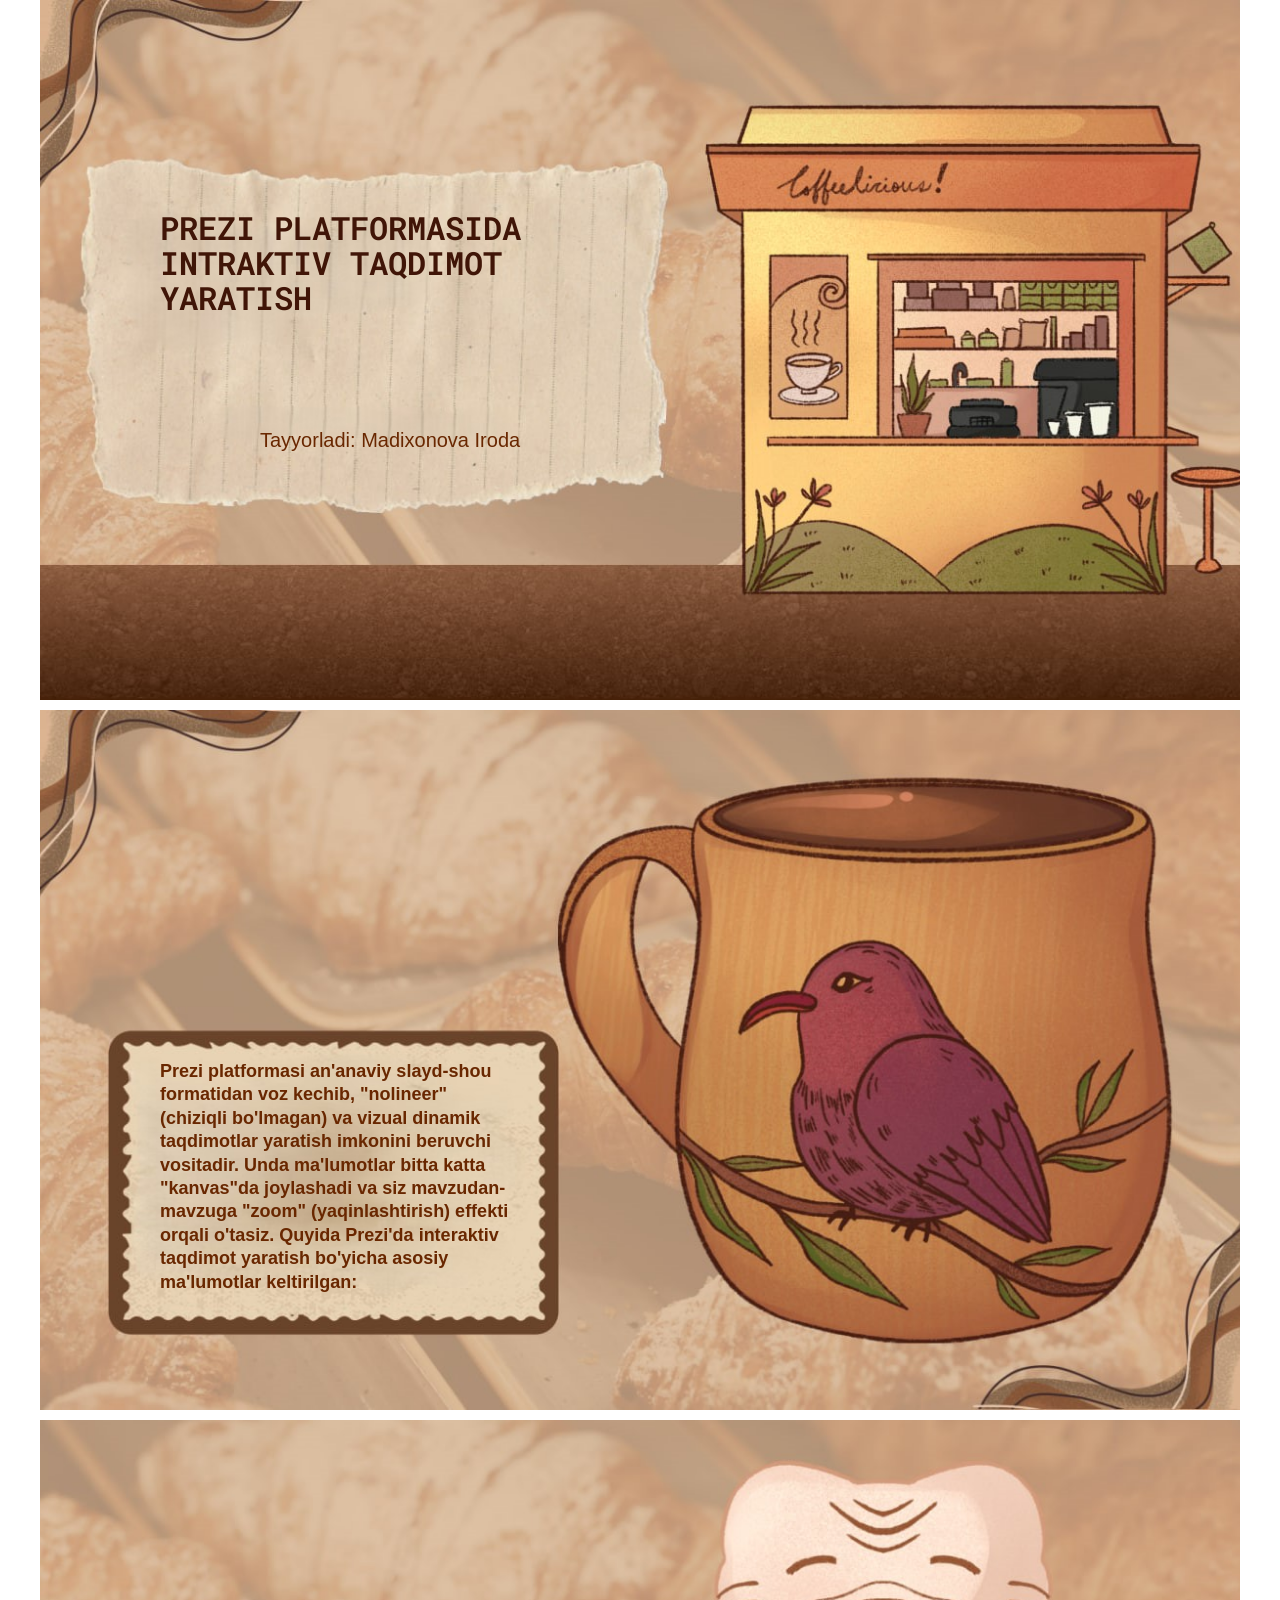
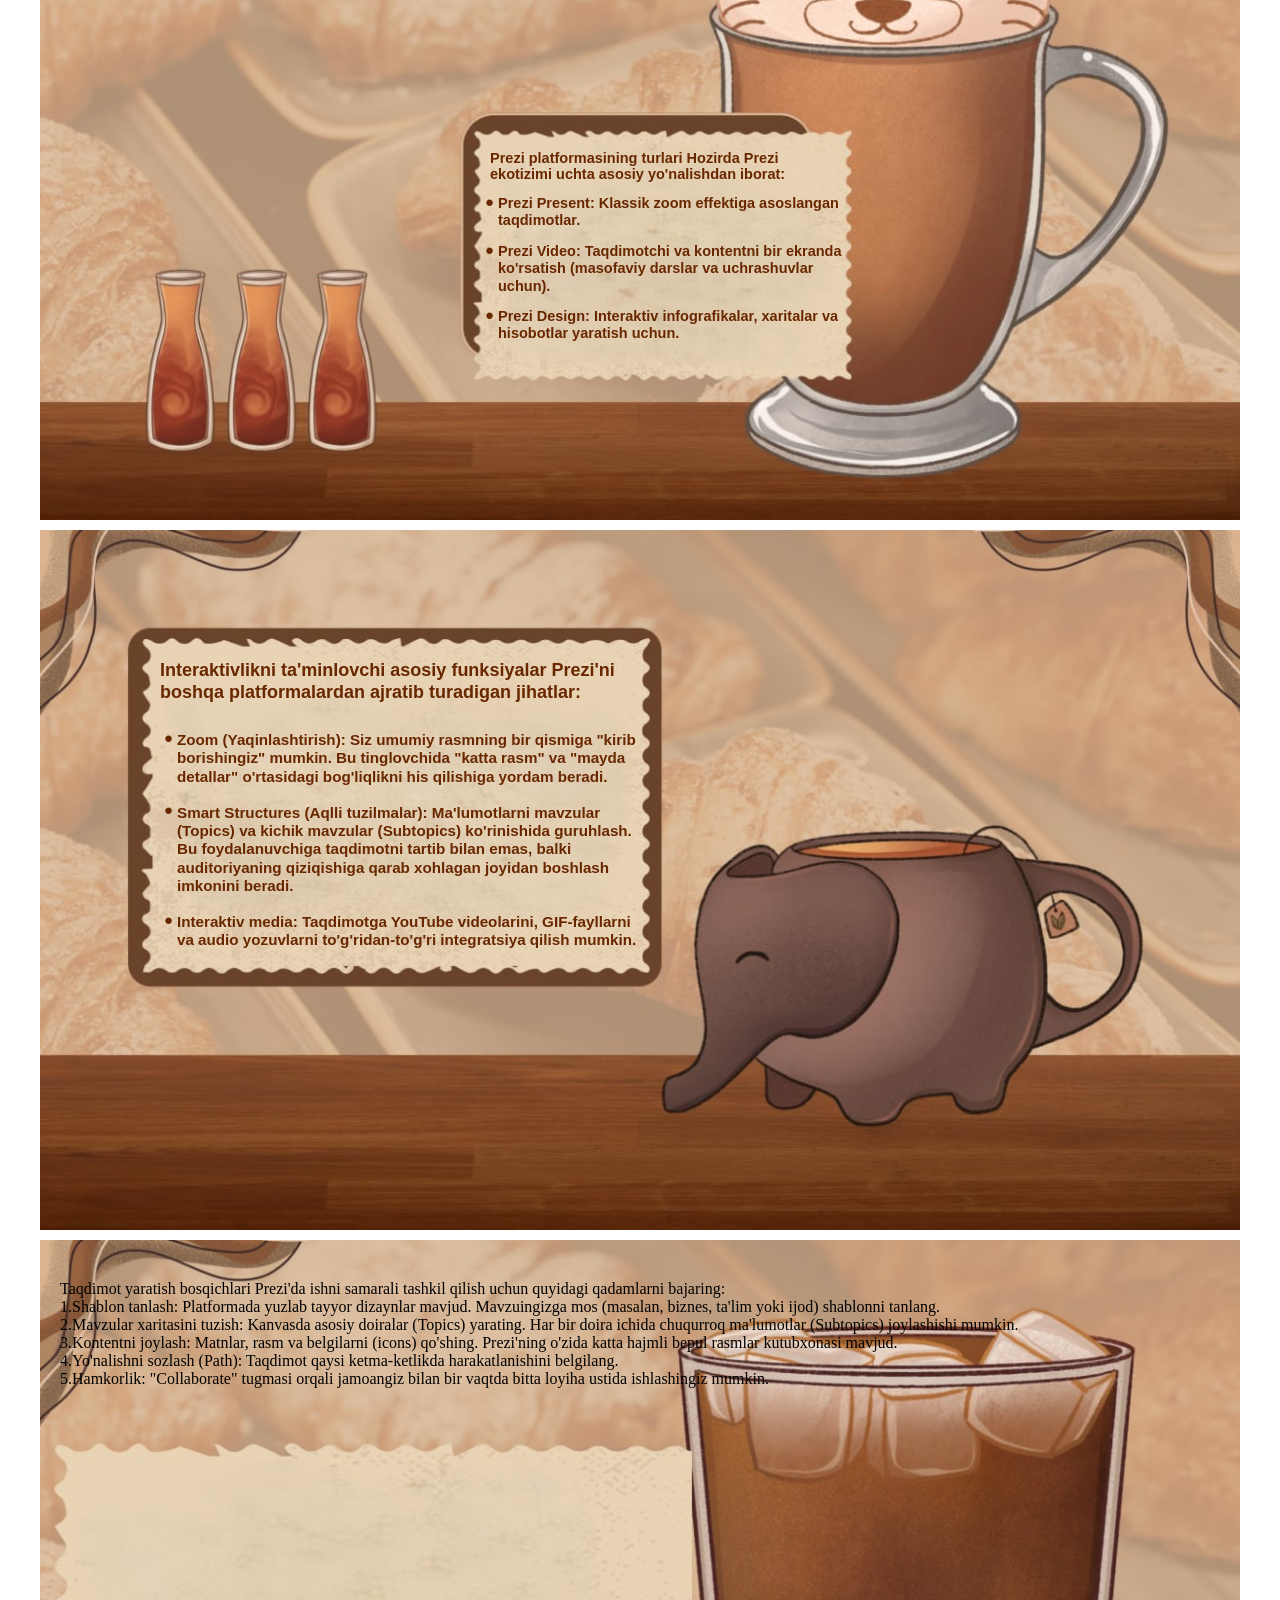
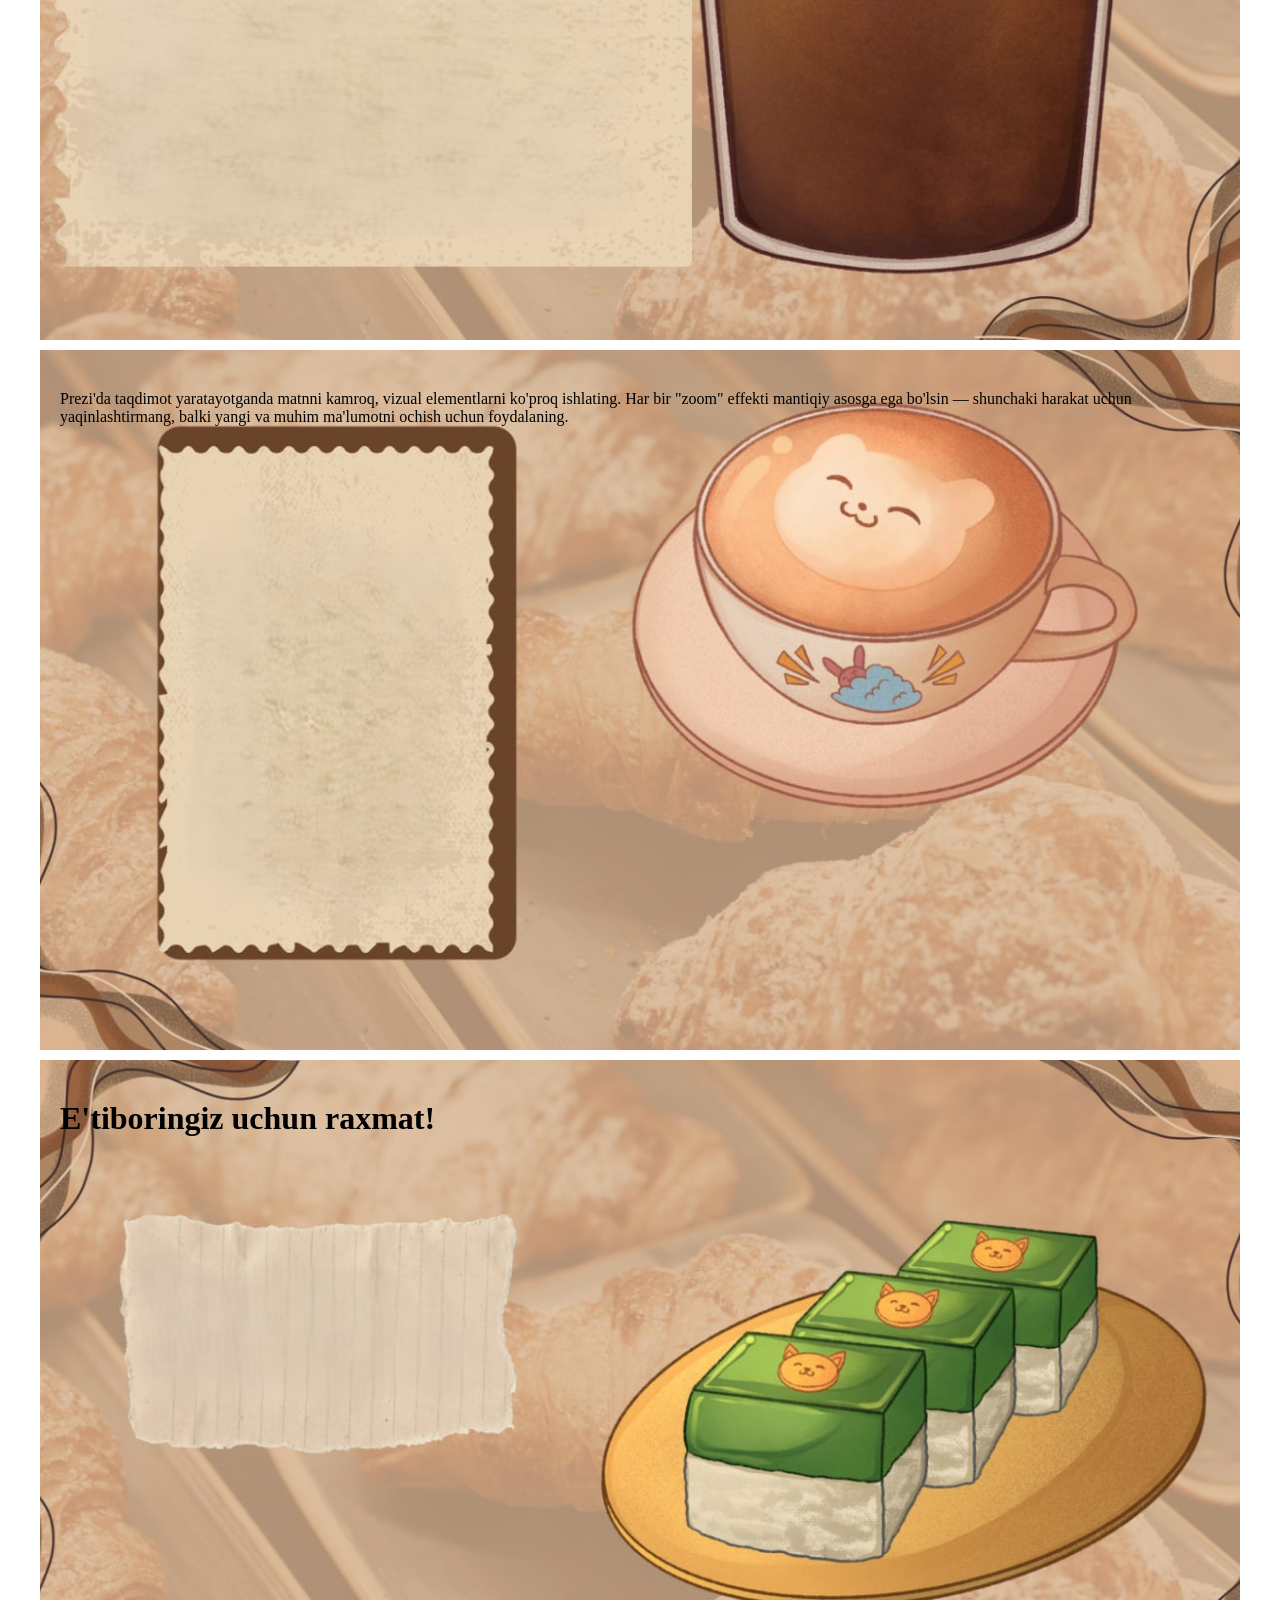
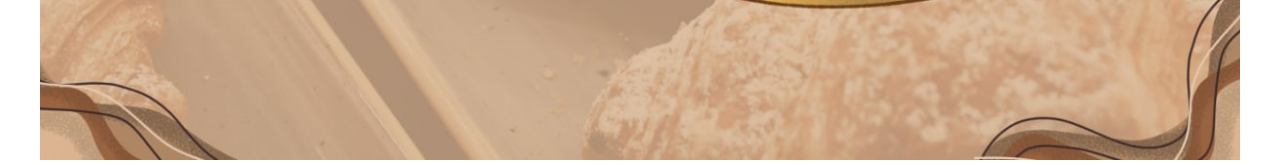
==== dashboard.html @ 9efb0e0c "prize" ====
<!DOCTYPE html>
<html lang="en">

<head>
    <meta charset="UTF-8">
    <meta name="viewport" content="width=device-width, initial-scale=1.0">
    <link rel="stylesheet" href="./css.css">
    <title>Prezi | Professional Taqdimot</title>

    <!-- Premium Coffee Favicon -->
    <link rel="icon" type="image/svg+xml"
        href="data:image/svg+xml,%3Csvg xmlns='http://www.w3.org/2000/svg' viewBox='0 0 100 100'%3E%3Cdefs%3E%3ClinearGradient id='bg' x1='0%25' y1='0%25' x2='100%25' y2='100%25'%3E%3Cstop offset='0%25' stop-color='%236F4E37'/%3E%3Cstop offset='100%25' stop-color='%23321810'/%3E%3C/linearGradient%3E%3ClinearGradient id='steam' x1='0%25' y1='0%25' x2='0%25' y2='100%25'%3E%3Cstop offset='0%25' stop-color='%23ffffff' stop-opacity='1'/%3E%3Cstop offset='100%25' stop-color='%23ffffff' stop-opacity='0'/%3E%3C/linearGradient%3E%3C/defs%3E%3Crect width='100' height='100' rx='22' fill='url(%23bg)'/%3E%3Cpath d='M28 42h44v22c0 14-10 24-22 24s-22-10-22-24V42z' fill='%23F5F5F5'/%3E%3Cpath d='M72 48h6c6 0 10 4 10 10s-4 10-10 10h-6' fill='none' stroke='%23F5F5F5' stroke-width='4'/%3E%3Cpath d='M40 20c0 6-5 6-5 12s5 6 5 12' stroke='url(%23steam)' stroke-width='3' fill='none' stroke-linecap='round'/%3E%3Cpath d='M50 20c0 6-5 6-5 12s5 6 5 12' stroke='url(%23steam)' stroke-width='3' fill='none' stroke-linecap='round'/%3E%3Cpath d='M60 20c0 6-5 6-5 12s5 6 5 12' stroke='url(%23steam)' stroke-width='3' fill='none' stroke-linecap='round'/%3E%3C/svg%3E">
</head>

<body>
    <header>
        <div class="container">
            <div class="header__container">
                <ul class="header__list">
                    <li class="header__item">
                        <h1 class="header__title">
                            Prezi platformasida
                            intraktiv taqdimot
                            yaratish
                        </h1>
                        <p class="header__text">
                            Tayyorladi: Madixonova Iroda
                        </p>
                    </li>
                </ul>
            </div>
        </div>
    </header>
    <div class="hero">
        <div class="container">
            <div class="hero__container">
                <ul class="hero__list">
                    <li class="hero__item">
                        <p class="hero__text">
                            Prezi platformasi an'anaviy slayd-shou
                            formatidan voz kechib, "nolineer" (chiziqli
                            bo'lmagan) va vizual dinamik taqdimotlar
                            yaratish imkonini beruvchi vositadir. Unda
                            ma'lumotlar bitta katta "kanvas"da joylashadi
                            va siz mavzudan-mavzuga "zoom"
                            (yaqinlashtirish) effekti orqali o'tasiz.
                            Quyida Prezi'da interaktiv taqdimot yaratish
                            bo'yicha asosiy ma'lumotlar keltirilgan:
                        </p>
                    </li>
                </ul>
            </div>
        </div>
    </div>
    <main>
        <div class="container">
            <div class="main__container">
                <ul class="main__list">
                    <li class="main__item">
                        <p class="main__text1">
                            Prezi platformasining turlari
                            Hozirda Prezi ekotizimi uchta asosiy
                            yo'nalishdan iborat:
                        </p>
                        <span class="main__span">●</span>
                        <p class="main__text">
                            Prezi Present: Klassik zoom effektiga
                            asoslangan taqdimotlar.
                        </p>
                        <span class="main__span">●</span>
                        <p class="main__text">
                            Prezi Video: Taqdimotchi va kontentni bir
                            ekranda ko'rsatish (masofaviy darslar va
                            uchrashuvlar uchun).
                        </p>
                        <span class="main__span">●</span>
                        <p class="main__text">
                            Prezi Design: Interaktiv infografikalar,
                            xaritalar va hisobotlar yaratish uchun.
                        </p>
                    </li>
                </ul>
            </div>
        </div>
    </main>
    <section>
        <div class="container">
            <div class="section__container">
                <ul class="section__list">
                    <li class="section__item">
                        <p class="section__text1">
                            Interaktivlikni ta'minlovchi asosiy funksiyalar
                            Prezi'ni boshqa platformalardan ajratib turadigan jihatlar:
                        </p>
                        <span class="section__span">●</span>
                        <p class="section__text">
                            Zoom (Yaqinlashtirish): Siz umumiy rasmning bir qismiga "kirib
                            borishingiz" mumkin. Bu tinglovchida "katta rasm" va "mayda
                            detallar" o'rtasidagi bog'liqlikni his qilishiga yordam beradi.
                        </p>
                        <span class="section__span">●</span>
                        <p class="section__text">
                            Smart Structures (Aqlli tuzilmalar): Ma'lumotlarni mavzular
                            (Topics) va kichik mavzular (Subtopics) ko'rinishida guruhlash.
                            Bu foydalanuvchiga taqdimotni tartib bilan emas, balki
                            auditoriyaning qiziqishiga qarab xohlagan joyidan boshlash
                            imkonini beradi.
                        </p>
                        <span class="section__span">●</span>

                        <p class="section__text">
                            Interaktiv media: Taqdimotga YouTube videolarini, GIF-fayllarni
                            <br> va audio yozuvlarni to'g'ridan-to'g'ri integratsiya qilish mumkin.
                        </p>
                    </li>
                </ul>
            </div>
        </div>
    </section>
    <article>
        <div class="container">
            <div class="article__container">
                <ul class="article__list">
                    <li class="article__item">
                        <p class="article__text">
                            Taqdimot yaratish bosqichlari
                            Prezi'da ishni samarali tashkil qilish uchun quyidagi qadamlarni
                            bajaring:
                        </p>
                        <p class="article__text">
                            1.Shablon tanlash: Platformada yuzlab tayyor dizaynlar mavjud.
                            Mavzuingizga mos (masalan, biznes, ta'lim yoki ijod) shablonni
                            tanlang.
                        </p>
                        <p class="article__text">
                            2.Mavzular xaritasini tuzish: Kanvasda asosiy doiralar (Topics)
                            yarating. Har bir doira ichida chuqurroq ma'lumotlar (Subtopics)
                            joylashishi mumkin.
                        </p>
                        <p class="article__text">
                            3.Kontentni joylash: Matnlar, rasm va belgilarni (icons) qo'shing.
                            Prezi'ning o'zida katta hajmli bepul rasmlar kutubxonasi mavjud.
                        </p>
                        <p class="article__text">
                            4.Yo'nalishni sozlash (Path): Taqdimot qaysi ketma-ketlikda
                            harakatlanishini belgilang.
                        </p>
                        <p class="article__text">
                            5.Hamkorlik: "Collaborate" tugmasi orqali jamoangiz bilan bir vaqtda
                            bitta loyiha ustida ishlashingiz mumkin.
                        </p>
                    </li>
                </ul>
            </div>
        </div>
    </article>
    <div class="about">
        <div class="container">
            <div class="about__container">
                <p class="about__text">Prezi'da taqdimot
                    yaratayotganda matnni
                    kamroq, vizual
                    elementlarni ko'proq
                    ishlating. Har bir "zoom"
                    effekti mantiqiy asosga
                    ega bo'lsin — shunchaki
                    harakat uchun
                    yaqinlashtirmang, balki
                    yangi va muhim
                    ma'lumotni ochish
                    uchun foydalaning.
                </p>
            </div>
        </div>
    </div>
    <footer>
        <div class="container">
            <div class="footer__container">
                <ul class="footer__list">
                    <li class="footer__item">
                        <h1 class="footer__title">
                            E'tiboringiz
                            uchun raxmat!
                        </h1>
                    </li>
                </ul>
            </div>
        </div>
    </footer>
    <script src="./js.js"></script>
</body>

</html>
---- css.css ----
@import url('https://fonts.googleapis.com/css2?family=Red+Hat+Display:ital,wght@0,300..900;1,300..900&family=Roboto+Mono:ital,wght@0,100..700;1,100..700&family=Roboto:ital,wght@0,100..900;1,100..900&family=Rubik+Storm&display=swap');

* {
    text-decoration: none;
    list-style: none;
    box-sizing: border-box;
    border: none;
    margin: 0;
    padding: 0;
}

.container {
    max-width: 1200px;
    margin: 0 auto;
}

.header__container {
    background-image: url("./imgs/1-rasm.jpg");
    background-size: cover;
    background-position: center;
    background-repeat: no-repeat;
    margin-bottom: 10px;
    padding: 40px 20px;
    height: 700px;
}

.hero__container {
    background-image: url("./imgs/2-rasm.jpg");
    margin-bottom: 10px;
    background-size: cover;
    background-position: center;
    background-repeat: no-repeat;
    padding: 40px 20px;
    height: 700px;

}

.main__container {
    background-image: url("./imgs/3-rasm.jpg");
    background-size: cover;
    background-position: center;
    margin-bottom: 10px;
    background-repeat: no-repeat;
    padding: 40px 20px;
    height: 700px;

}

.section__container {
    background-image: url("./imgs/4-rasm.jpg");
    background-size: cover;
    background-position: center;
    background-repeat: no-repeat;
    margin-bottom: 10px;
    padding: 40px 20px;
    height: 700px;

}

.article__container {
    background-image: url("./imgs/5-rasm.jpg");
    background-size: cover;
    margin-bottom: 10px;
    background-position: center;
    background-repeat: no-repeat;
    padding: 40px 20px;
    height: 700px;

}

.about__container {
    background-image: url("./imgs/6-rasm.jpg");
    margin-bottom: 10px;
    background-size: cover;
    background-position: center;
    background-repeat: no-repeat;
    padding: 40px 20px;
    height: 700px;

}

.footer__container {
    background-image: url("./imgs/7-rasm.jpg");
    background-size: cover;
    background-position: center;
    background-repeat: no-repeat;
    padding: 40px 20px;
    margin-bottom: 5px;
    height: 700px;

}

.main__span {
    color: rgb(105, 39, 0);
    position: relative;
    font-size: 15px;
    top: 301px;
    left: 425px;
    margin-right: 10px;
}

.section__span {
    color: rgb(105, 39, 0);
    position: relative;
    font-size: 15px;
    top: 155.5px;
    left: 104px;
    margin-right: 10px;
}

/* ========titles========= */
.header__title {
    font-family: "Roboto Mono", monospace;
    color: rgb(64, 21, 7);
    max-width: 400px;
    position: relative;
    text-transform: uppercase;
    font-weight: 630;
    line-height: 35px;
    left: 100px;
    top: 170px;
    margin-bottom: 30px;
}

/* ========texts========== */
.header__text {
    color: rgb(105, 39, 0);
    font-family: sans-serif;
    position: relative;
    font-size: 20px;
    left: 200px;
    top: 250px;
    line-height: 1.5;
    max-width: 500px;
}

.hero__text {
    color: rgb(105, 39, 0);
    font-family: sans-serif;
    position: relative;
    font-size: 18px;
    font-weight: 700;
    line-height: 1.3;
    width: 350px;
    top: 310px;
    left: 100px;
    height: 500px;
}

.main__text {
    color: rgb(105, 39, 0);
    font-family: sans-serif;
    position: relative;
    font-size: 14.5px;
    font-weight: 650;
    line-height: 1.2;
    width: 350px;
    margin-top: -5px;
    margin-left: 8px;
    top: 290px;
    left: 430px;
}

.main__text1 {
    color: rgb(105, 39, 0);
    font-family: sans-serif;
    position: relative;
    font-size: 14.5px;
    font-weight: 650;
    width: 350px;
    top: 290px;
    left: 430px;
}

.section__text {
    color: rgb(105, 39, 0);
    font-family: sans-serif;
    position: relative;
    font-size: 15.2px;
    font-weight: 650;
    line-height: 1.2;
    width: 470px;
    margin-left: 27px;
    top: 140px;
    left: 90px;
}
.section__text1 {
    color: rgb(105, 39, 0);
    font-family: sans-serif;
    position: relative;
    font-size: 18px;
    font-weight: 650;
    line-height: 1.2;
    width: 470px;
    top: 90px;
    margin-bottom: -40px;
    left: 100px;
}
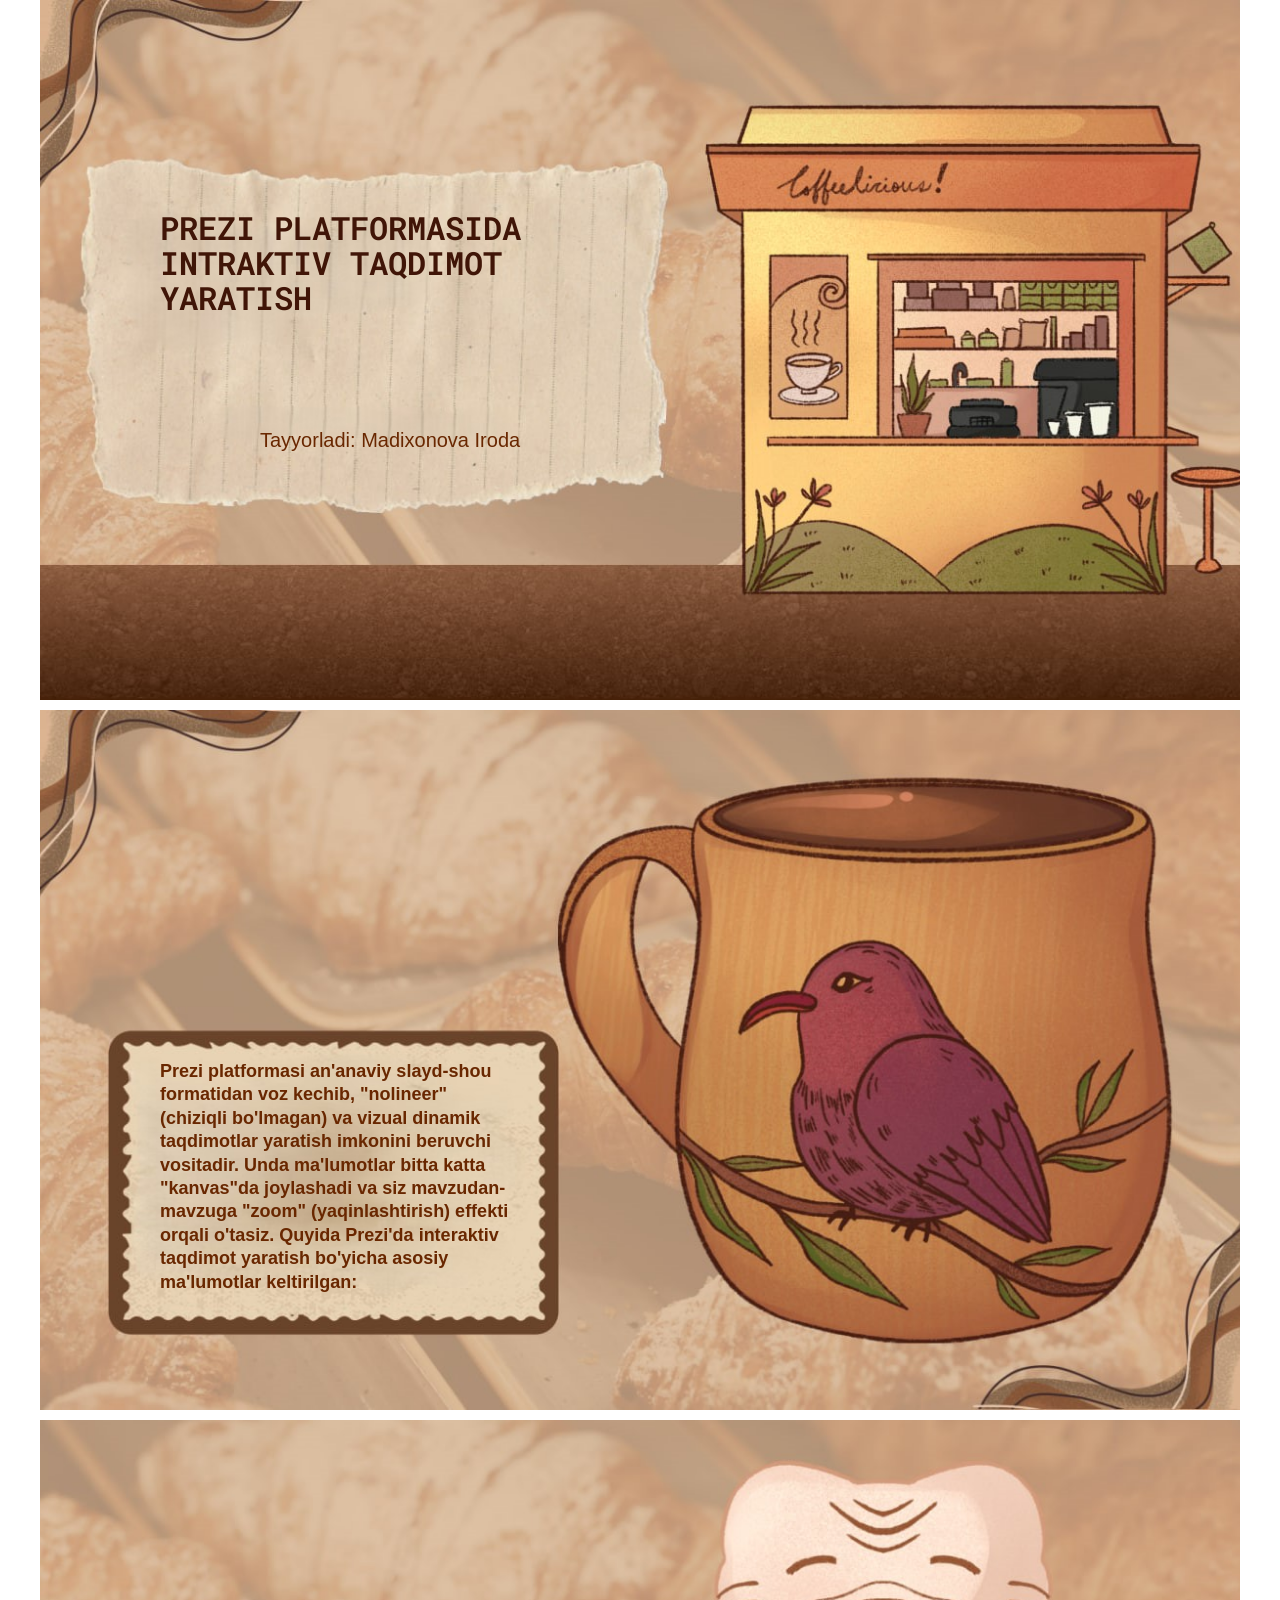
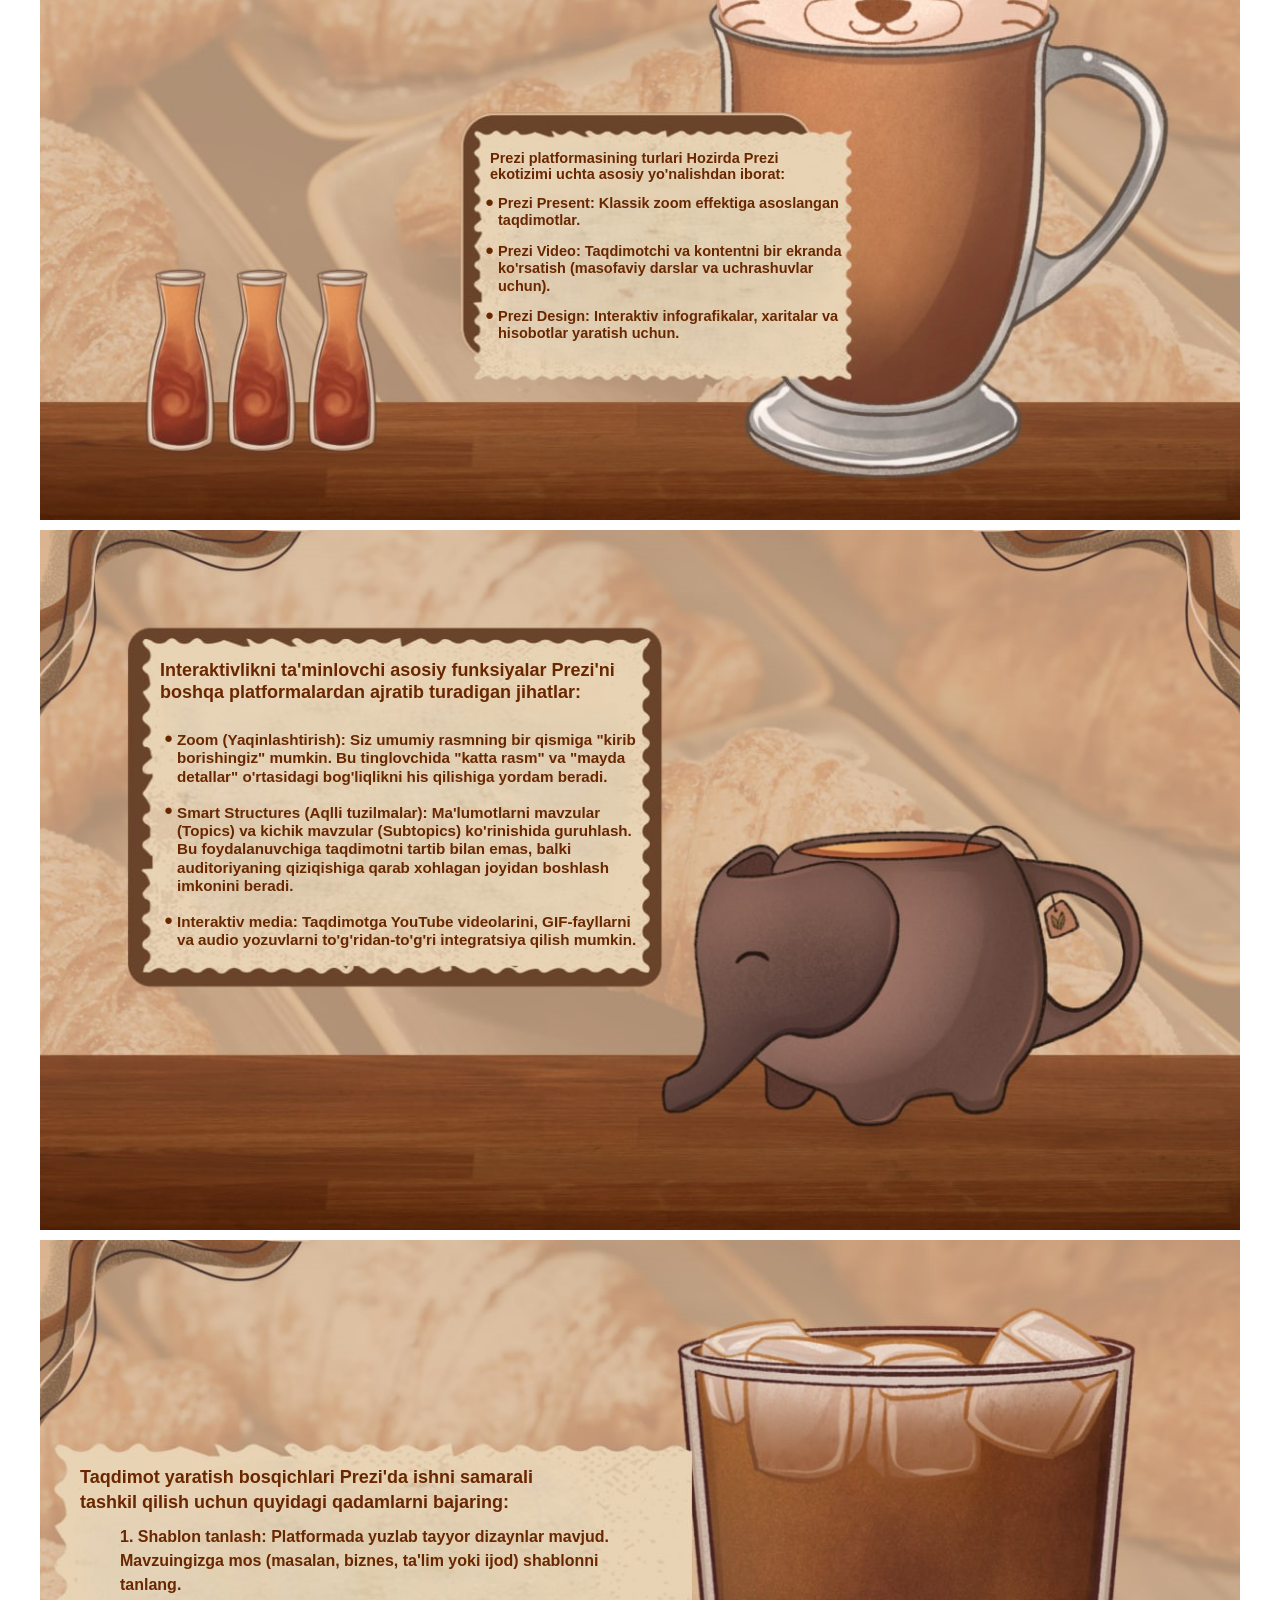
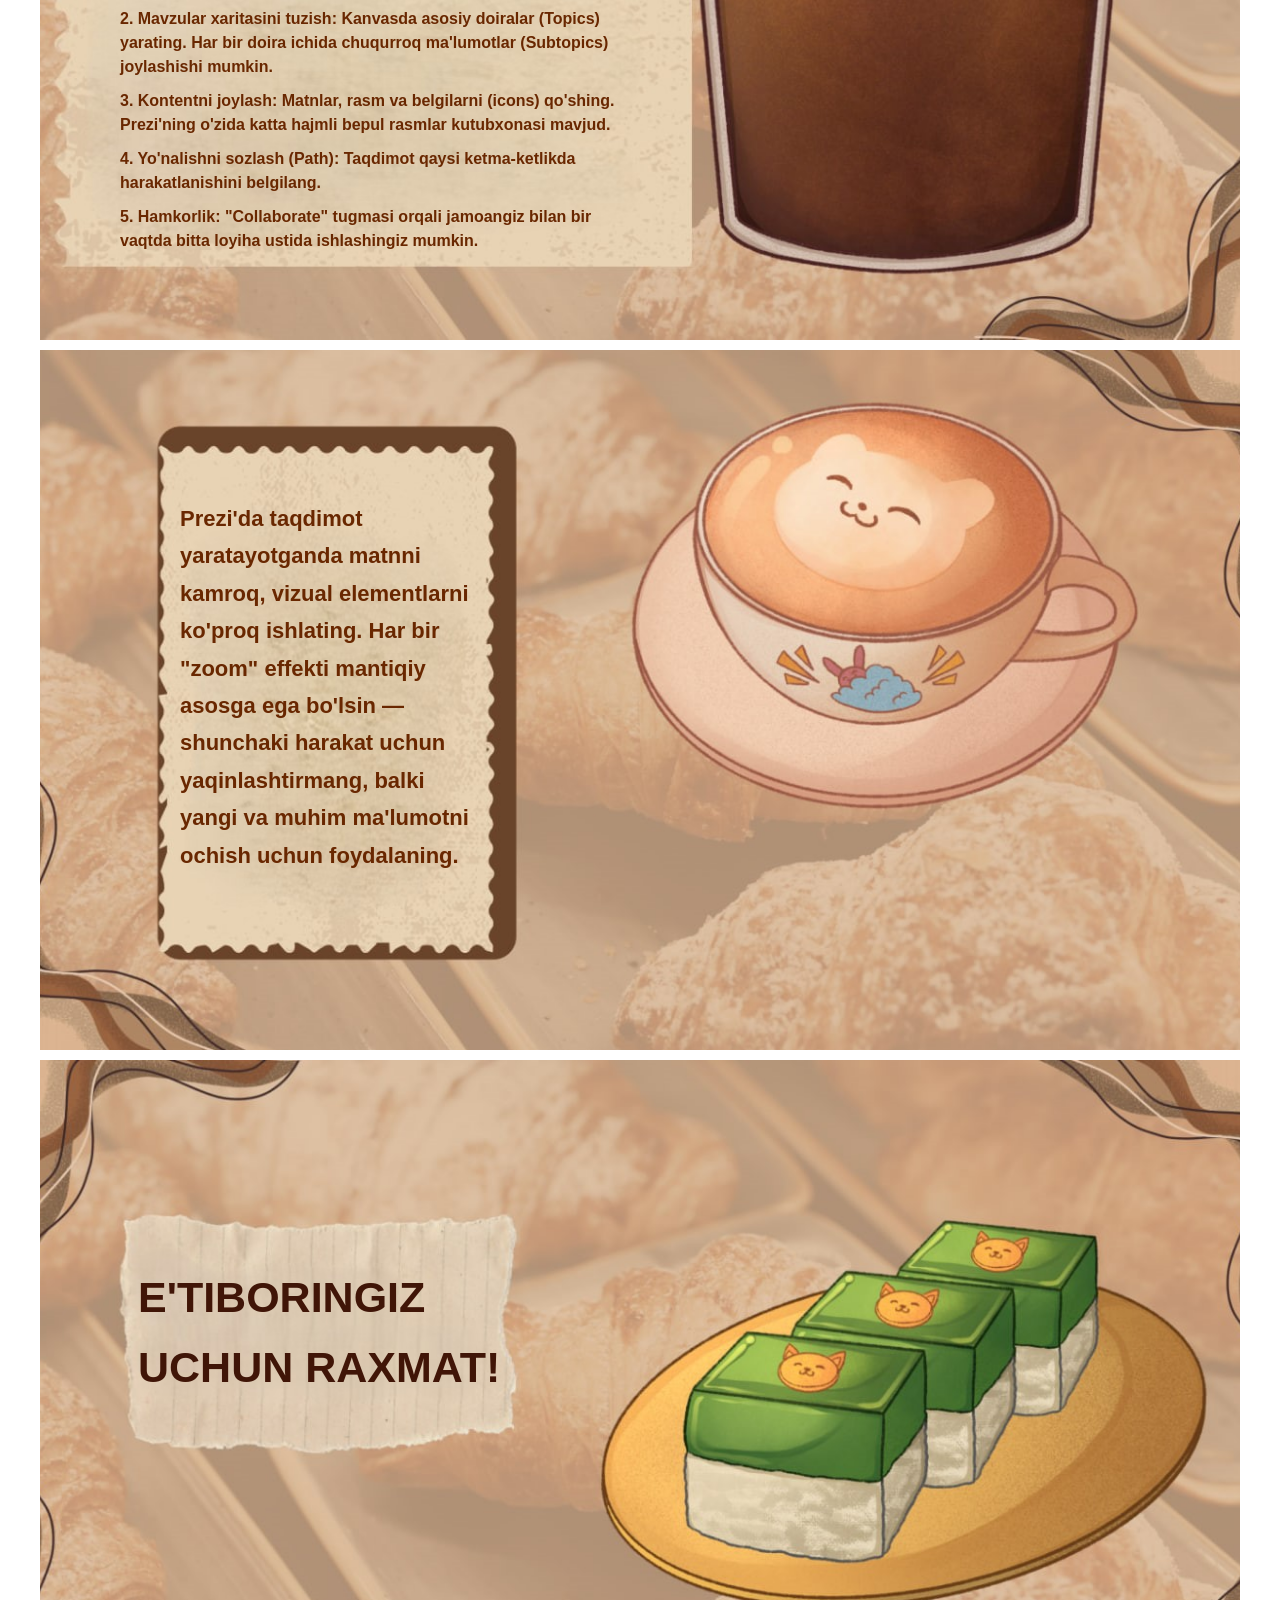
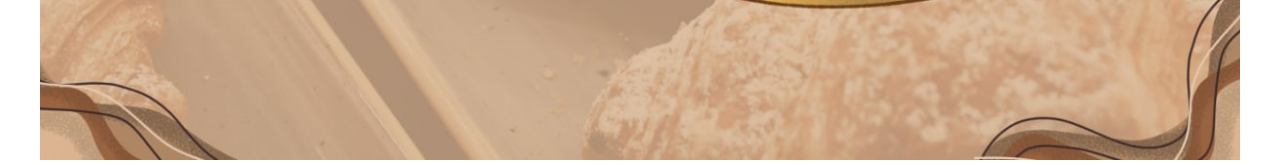
==== commit 07828d09: "Prezi | Taqdimot" ====
--- a/dashboard.html
+++ b/dashboard.html
@@ -122,31 +122,31 @@
             <div class="article__container">
                 <ul class="article__list">
                     <li class="article__item">
-                        <p class="article__text">
+                        <p class="article__text1">
                             Taqdimot yaratish bosqichlari
                             Prezi'da ishni samarali tashkil qilish uchun quyidagi qadamlarni
                             bajaring:
                         </p>
                         <p class="article__text">
-                            1.Shablon tanlash: Platformada yuzlab tayyor dizaynlar mavjud.
+                            1. Shablon tanlash: Platformada yuzlab tayyor dizaynlar mavjud.
                             Mavzuingizga mos (masalan, biznes, ta'lim yoki ijod) shablonni
                             tanlang.
                         </p>
                         <p class="article__text">
-                            2.Mavzular xaritasini tuzish: Kanvasda asosiy doiralar (Topics)
+                            2. Mavzular xaritasini tuzish: Kanvasda asosiy doiralar (Topics)
                             yarating. Har bir doira ichida chuqurroq ma'lumotlar (Subtopics)
                             joylashishi mumkin.
                         </p>
                         <p class="article__text">
-                            3.Kontentni joylash: Matnlar, rasm va belgilarni (icons) qo'shing.
+                            3. Kontentni joylash: Matnlar, rasm va belgilarni (icons) qo'shing.
                             Prezi'ning o'zida katta hajmli bepul rasmlar kutubxonasi mavjud.
                         </p>
                         <p class="article__text">
-                            4.Yo'nalishni sozlash (Path): Taqdimot qaysi ketma-ketlikda
+                            4. Yo'nalishni sozlash (Path): Taqdimot qaysi ketma-ketlikda
                             harakatlanishini belgilang.
                         </p>
                         <p class="article__text">
-                            5.Hamkorlik: "Collaborate" tugmasi orqali jamoangiz bilan bir vaqtda
+                            5. Hamkorlik: "Collaborate" tugmasi orqali jamoangiz bilan bir vaqtda
                             bitta loyiha ustida ishlashingiz mumkin.
                         </p>
                     </li>
@@ -166,8 +166,8 @@
                     ega bo'lsin — shunchaki
                     harakat uchun
                     yaqinlashtirmang, balki
-                    yangi va muhim
-                    ma'lumotni ochish
+                    <br> yangi va muhim
+                    ma'lumotni <br> ochish
                     uchun foydalaning.
                 </p>
             </div>
--- a/css.css
+++ b/css.css
@@ -122,6 +122,20 @@
     margin-bottom: 30px;
 }
 
+.footer__title {
+    font-family: sans-serif;
+    color: rgb(64, 21, 7);
+    max-width: 400px;
+    position: relative;
+    text-transform: uppercase;
+    font-weight: 670;
+    font-size: 43px;
+    line-height: 70px;
+    left: 78px;
+    top: 162px;
+    margin-bottom: 30px;
+}
+
 /* ========texts========== */
 .header__text {
     color: rgb(105, 39, 0);
@@ -184,6 +198,45 @@
     top: 140px;
     left: 90px;
 }
+
+.about__text {
+    color: rgb(105, 39, 0);
+    font-family: sans-serif;
+    position: relative;
+    font-size: 22px;
+    font-weight: 560;
+    line-height: 1.7;
+    width: 300px;
+    top: 110px;
+    left: 120px;
+}
+
+.article__text1 {
+    color: rgb(105, 39, 0);
+    font-family: sans-serif;
+    position: relative;
+    font-size: 18px;
+    font-weight: 650;
+    line-height: 1.4;
+    width: 480px;
+    top: 185px;
+    margin-bottom: -5px;
+    left: 20px;
+}
+
+.article__text {
+    color: rgb(105, 39, 0);
+    font-family: sans-serif;
+    position: relative;
+    font-size: 16px;
+    font-weight: 650;
+    line-height: 1.5;
+    width: 520px;
+    top: 200px;
+    margin-bottom: 10px;
+    left: 60px;
+}
+
 .section__text1 {
     color: rgb(105, 39, 0);
     font-family: sans-serif;
